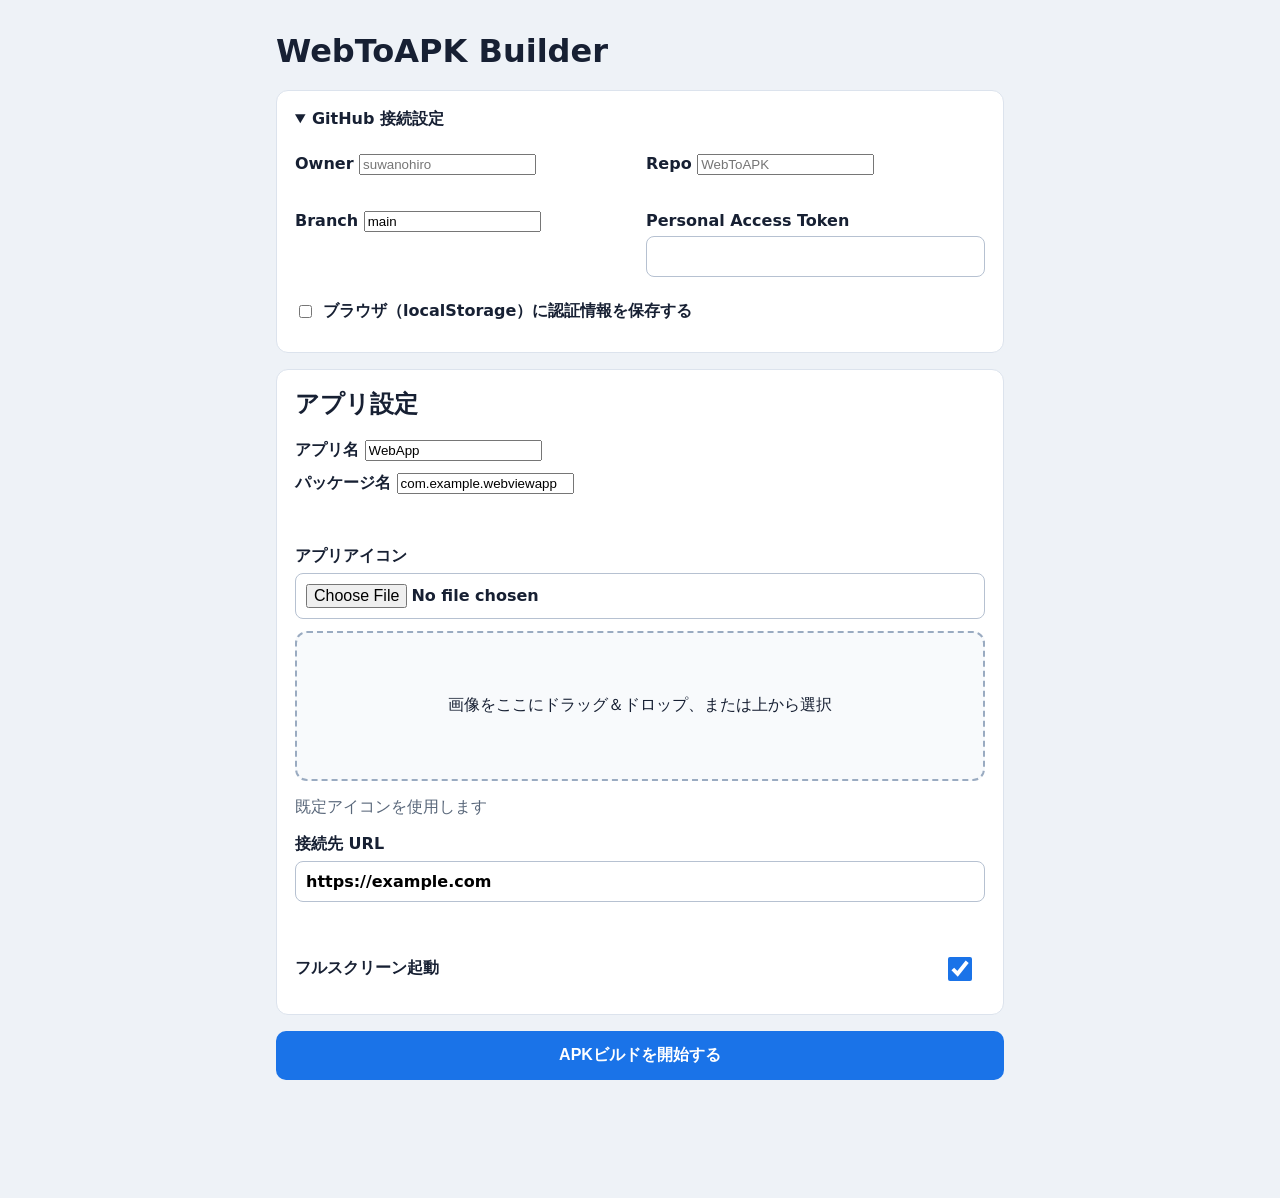
==== web-form/index.html @ cd73c4ff "up" ====
<!doctype html>
<html lang="ja">
<head>
  <meta charset="utf-8">
  <meta name="viewport" content="width=device-width, initial-scale=1">
  <meta name="theme-color" content="#1a73e8">
  <title>WebToAPK Builder</title>
  <link rel="manifest" href="./manifest.webmanifest">
  <link rel="icon" href="./icons/icon-192.png" type="image/png">
  <link rel="stylesheet" href="./style.css">
</head>
<body>
  <main class="container">
    <h1>WebToAPK Builder</h1>
    <button id="installButton" class="install-button" type="button" hidden>アプリをインストール</button>

    <details class="card" open>
      <summary>GitHub 接続設定</summary>
      <div class="grid">
        <label>Owner
          <input id="owner" autocomplete="username" placeholder="suwanohiro">
        </label>
        <label>Repo
          <input id="repo" autocomplete="off" placeholder="WebToAPK">
        </label>
        <label>Branch
          <input id="branch" value="main">
        </label>
        <label>Personal Access Token
          <input id="token" type="password" autocomplete="current-password">
        </label>
      </div>
      <label class="check">
        <input id="saveCredentials" type="checkbox">
        ブラウザ（localStorage）に認証情報を保存する
      </label>
    </details>

    <section class="card">
      <h2>アプリ設定</h2>
      <label>アプリ名
        <input id="appName" value="WebApp" required>
      </label>
      <label>パッケージ名
        <input id="packageName" value="com.example.webviewapp" list="packageHistory" required>
        <datalist id="packageHistory"></datalist>
      </label>
      <p id="packageError" class="error" aria-live="polite"></p>

      <label>アプリアイコン
        <input id="iconFile" type="file" accept="image/*">
      </label>
      <div id="dropZone" class="drop-zone">
        <p>画像をここにドラッグ＆ドロップ、または上から選択</p>
        <img id="iconPreview" alt="アイコンプレビュー" hidden>
      </div>
      <p id="iconSize" class="hint">既定アイコンを使用します</p>

      <label>接続先 URL
        <input id="targetUrl" type="text" value="https://example.com" required>
      </label>
      <p id="urlError" class="error" aria-live="polite"></p>

      <label class="check switch-row">
        <span>フルスクリーン起動</span>
        <input id="fullscreen" type="checkbox" checked>
      </label>
    </section>

    <button id="submitButton" type="button">APKビルドを開始する</button>
    <div id="status" class="status" aria-live="polite"></div>
  </main>
  <script src="./app.js"></script>
</body>
</html>
---- web-form/style.css ----
:root {
  color-scheme: light;
  font-family: system-ui, -apple-system, "Segoe UI", sans-serif;
  color: #172033;
  background: #eef2f7;
}

* { box-sizing: border-box; }
body { margin: 0; }
.container { max-width: 760px; margin: 32px auto; padding: 0 16px 48px; }
h1 { margin-bottom: 20px; }
.card { background: white; border: 1px solid #dce3ed; border-radius: 12px; padding: 18px; margin-bottom: 16px; }
.card h2 { margin-top: 0; }
summary { cursor: pointer; font-weight: 700; margin-bottom: 12px; }
.grid { display: grid; grid-template-columns: repeat(2, minmax(0, 1fr)); gap: 12px; }
label { display: block; margin: 12px 0; font-weight: 600; }
input[type="text"], input[type="password"], input[type="file"] {
  width: 100%;
  margin-top: 6px;
  padding: 10px;
  border: 1px solid #b6c1d1;
  border-radius: 8px;
  background: white;
  font: inherit;
}
.check { display: flex; align-items: center; gap: 8px; }
.switch-row { justify-content: space-between; }
.switch-row input { width: 44px; height: 24px; accent-color: #1a73e8; }
.drop-zone { min-height: 150px; display: grid; place-items: center; border: 2px dashed #9aabc1; border-radius: 12px; background: #f8fafc; }
.drop-zone.dragover { border-color: #1a73e8; background: #edf4ff; }
#iconPreview { width: 128px; height: 128px; object-fit: cover; border-radius: 22px; box-shadow: 0 4px 14px #0002; }
.hint { color: #59677a; }
.error { min-height: 20px; color: #b42318; }
#submitButton { width: 100%; border: 0; border-radius: 10px; padding: 14px; background: #1a73e8; color: white; font-weight: 700; font-size: 16px; cursor: pointer; }
#submitButton:disabled { opacity: 0.55; cursor: wait; }
.install-button { margin: 0 0 16px; border: 1px solid #1a73e8; border-radius: 8px; padding: 10px 14px; background: white; color: #1a73e8; font: inherit; font-weight: 700; cursor: pointer; }
.status { margin-top: 14px; padding: 12px; border-radius: 8px; }
.status.success { background: #eaf8ef; color: #146c43; }
.status.error { background: #fff0f0; color: #b42318; }
@media (max-width: 600px) { .grid { grid-template-columns: 1fr; } .container { margin-top: 16px; } }
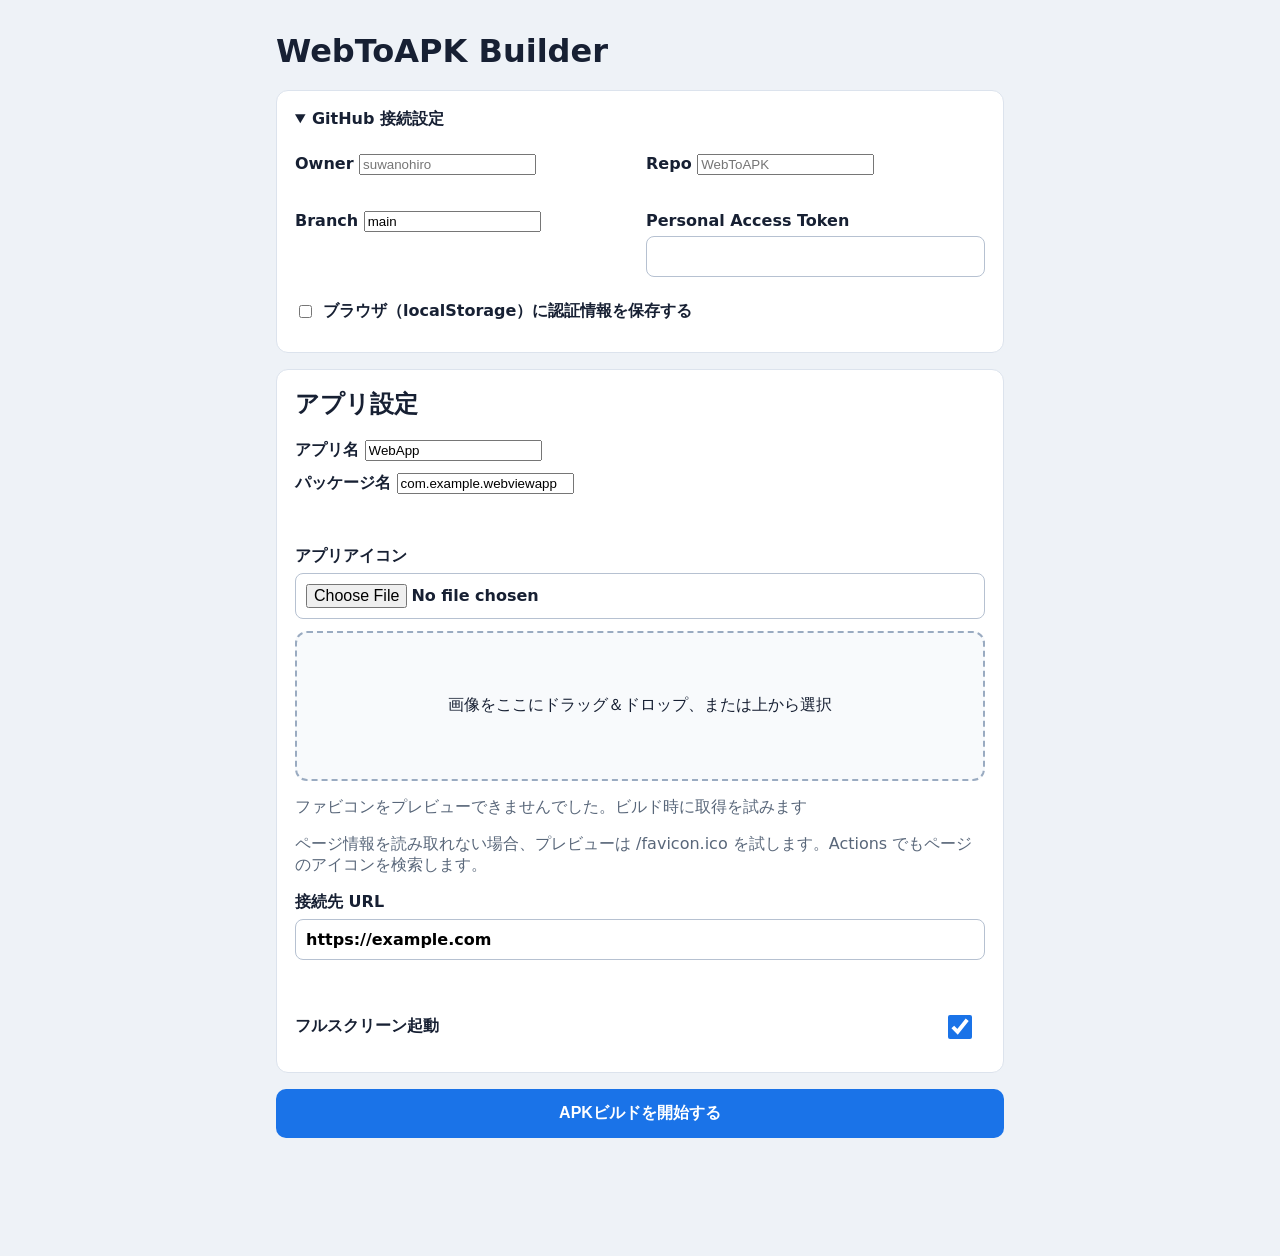
==== commit eee6bdb8: "up" ====
--- a/web-form/index.html
+++ b/web-form/index.html
@@ -54,7 +54,8 @@
         <p>画像をここにドラッグ＆ドロップ、または上から選択</p>
         <img id="iconPreview" alt="アイコンプレビュー" hidden>
       </div>
-      <p id="iconSize" class="hint">既定アイコンを使用します</p>
+      <p id="iconSize" class="hint">画像を選択しない場合は、URL先のファビコンを使用します</p>
+      <p class="hint">ページ情報を読み取れない場合、プレビューは /favicon.ico を試します。Actions でもページのアイコンを検索します。</p>
 
       <label>接続先 URL
         <input id="targetUrl" type="text" value="https://example.com" required>
